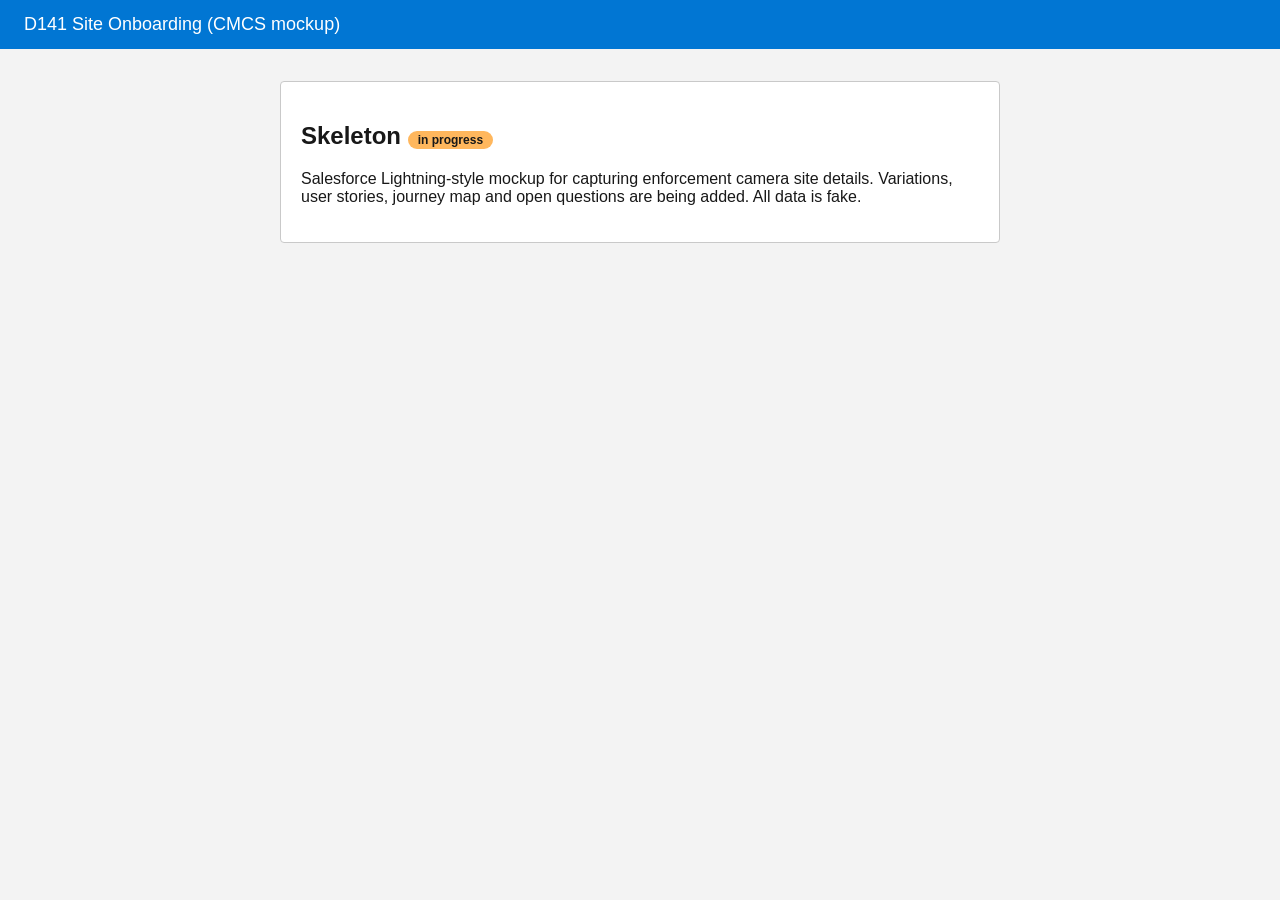
==== index.html @ df69e1cf "Skeleton: placeholder hub page and shared scaffolding Co-Authored-By: Claude Sonnet 5.5 <noreply@ant" ====
<!doctype html><html lang="en"><head><meta charset="utf-8"><meta name="viewport" content="width=device-width,initial-scale=1"><title>D141 Site Onboarding Mockup</title>
<style>body{font-family:"Salesforce Sans",Arial,sans-serif;background:#f3f3f3;color:#181818;margin:0}header{background:#0176d3;color:#fff;padding:14px 24px;font-size:18px}main{max-width:720px;margin:32px auto;padding:0 16px}.card{background:#fff;border:1px solid #c9c9c9;border-radius:.25rem;padding:20px}.badge{background:#ffb75d;border-radius:10px;padding:2px 10px;font-size:12px}</style></head>
<body><header>D141 Site Onboarding (CMCS mockup)</header><main><div class="card"><h2>Skeleton <span class="badge">in progress</span></h2><p>Salesforce Lightning-style mockup for capturing enforcement camera site details. Variations, user stories, journey map and open questions are being added. All data is fake.</p></div></main></body></html>
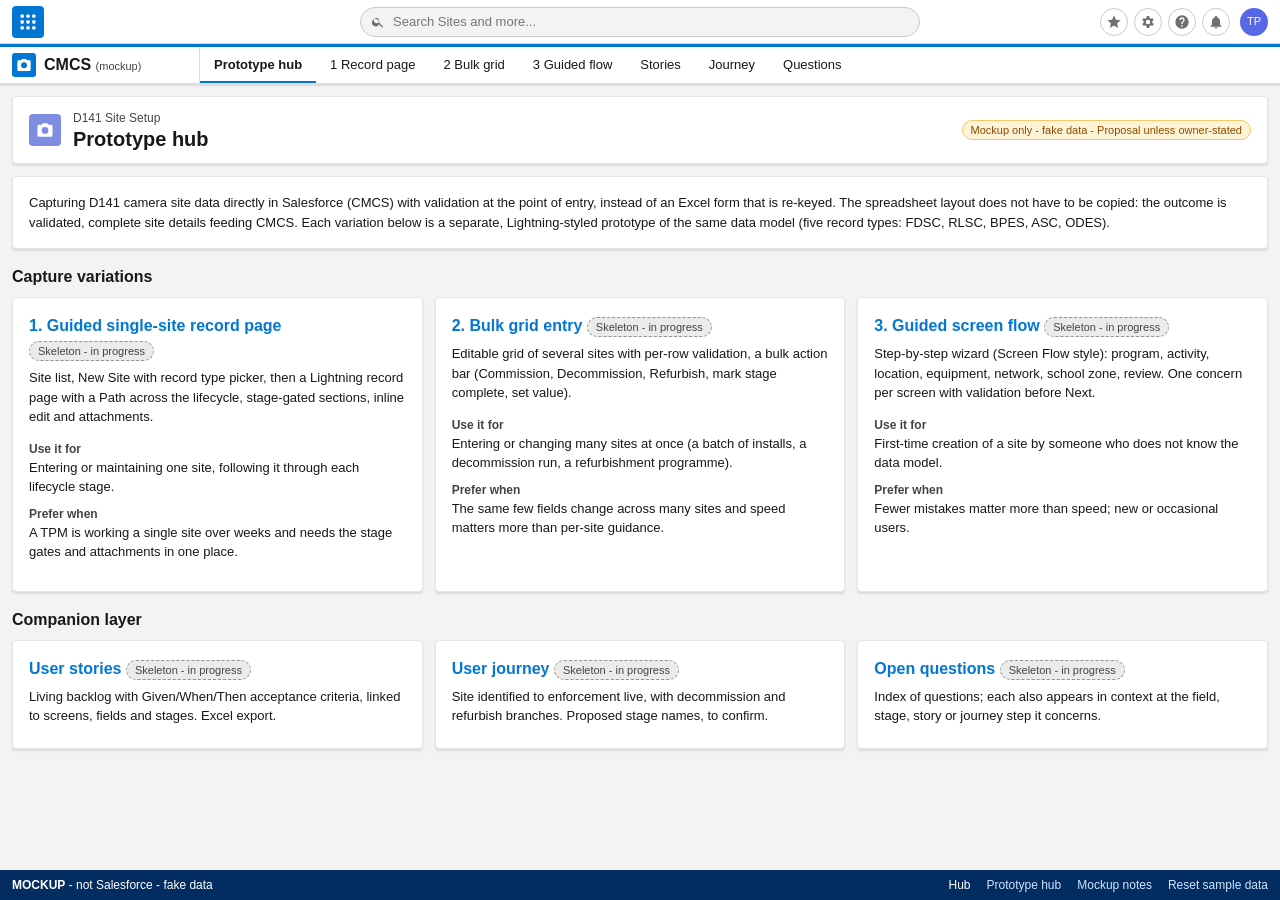
==== commit db3e1351: "Add prototype hub skeleton, shared Lightning styles/data/validation core, placeholder pages Co-Autho" ====
--- a/index.html
+++ b/index.html
@@ -1,3 +1,37 @@
-<!doctype html><html lang="en"><head><meta charset="utf-8"><meta name="viewport" content="width=device-width,initial-scale=1"><title>D141 Site Onboarding Mockup</title>
-<style>body{font-family:"Salesforce Sans",Arial,sans-serif;background:#f3f3f3;color:#181818;margin:0}header{background:#0176d3;color:#fff;padding:14px 24px;font-size:18px}main{max-width:720px;margin:32px auto;padding:0 16px}.card{background:#fff;border:1px solid #c9c9c9;border-radius:.25rem;padding:20px}.badge{background:#ffb75d;border-radius:10px;padding:2px 10px;font-size:12px}</style></head>
-<body><header>D141 Site Onboarding (CMCS mockup)</header><main><div class="card"><h2>Skeleton <span class="badge">in progress</span></h2><p>Salesforce Lightning-style mockup for capturing enforcement camera site details. Variations, user stories, journey map and open questions are being added. All data is fake.</p></div></main></body></html>
+<!doctype html>
+<html lang="en-AU"><head><meta charset="utf-8"><meta name="viewport" content="width=device-width,initial-scale=1">
+<title>D141 Site Setup - Prototype Hub</title>
+<link rel="stylesheet" href="shared/sf.css">
+</head><body>
+<div id="top"></div>
+<main class="page">
+  <div class="pagehead"><span class="objicon" id="hubicon"></span><div style="flex:1"><div class="sub">D141 Site Setup</div><h1>Prototype hub</h1></div><span class="badge badge--proposal">Mockup only - fake data - Proposal unless owner-stated</span></div>
+  <div class="card"><div class="card__body">
+    <p>Capturing D141 camera site data directly in Salesforce (CMCS) with validation at the point of entry, instead of an Excel form that is re-keyed. The spreadsheet layout does not have to be copied: the outcome is validated, complete site details feeding CMCS. Each variation below is a separate, Lightning-styled prototype of the same data model (five record types: FDSC, RLSC, BPES, ASC, ODES).</p>
+  </div></div>
+  <h2 style="margin:16px 0 8px;font-size:16px">Capture variations</h2>
+  <div class="tiles">
+    <a class="tile" href="v1-record-page/index.html"><h3>1. Guided single-site record page <span class="badge badge--skel">Skeleton - in progress</span></h3>
+      <p>Site list, New Site with record type picker, then a Lightning record page with a Path across the lifecycle, stage-gated sections, inline edit and attachments.</p>
+      <dl><dt>Use it for</dt><dd>Entering or maintaining one site, following it through each lifecycle stage.</dd><dt>Prefer when</dt><dd>A TPM is working a single site over weeks and needs the stage gates and attachments in one place.</dd></dl></a>
+    <a class="tile" href="v2-bulk-grid/index.html"><h3>2. Bulk grid entry <span class="badge badge--skel">Skeleton - in progress</span></h3>
+      <p>Editable grid of several sites with per-row validation, a bulk action bar (Commission, Decommission, Refurbish, mark stage complete, set value).</p>
+      <dl><dt>Use it for</dt><dd>Entering or changing many sites at once (a batch of installs, a decommission run, a refurbishment programme).</dd><dt>Prefer when</dt><dd>The same few fields change across many sites and speed matters more than per-site guidance.</dd></dl></a>
+    <a class="tile" href="v3-guided-flow/index.html"><h3>3. Guided screen flow <span class="badge badge--skel">Skeleton - in progress</span></h3>
+      <p>Step-by-step wizard (Screen Flow style): program, activity, location, equipment, network, school zone, review. One concern per screen with validation before Next.</p>
+      <dl><dt>Use it for</dt><dd>First-time creation of a site by someone who does not know the data model.</dd><dt>Prefer when</dt><dd>Fewer mistakes matter more than speed; new or occasional users.</dd></dl></a>
+  </div>
+  <h2 style="margin:16px 0 8px;font-size:16px">Companion layer</h2>
+  <div class="tiles">
+    <a class="tile" href="backlog/index.html"><h3>User stories <span class="badge badge--skel">Skeleton - in progress</span></h3><p>Living backlog with Given/When/Then acceptance criteria, linked to screens, fields and stages. Excel export.</p></a>
+    <a class="tile" href="journey/index.html"><h3>User journey <span class="badge badge--skel">Skeleton - in progress</span></h3><p>Site identified to enforcement live, with decommission and refurbish branches. Proposed stage names, to confirm.</p></a>
+    <a class="tile" href="questions/index.html"><h3>Open questions <span class="badge badge--skel">Skeleton - in progress</span></h3><p>Index of questions; each also appears in context at the field, stage, story or journey step it concerns.</p></a>
+  </div>
+</main>
+<script src="shared/data.js"></script><script src="shared/core.js"></script>
+<script>
+document.getElementById('top').innerHTML = Core.chrome({active:'hub',tabs:[{id:'hub',label:'Prototype hub',href:'index.html'},{id:'v1',label:'1 Record page',href:'v1-record-page/index.html'},{id:'v2',label:'2 Bulk grid',href:'v2-bulk-grid/index.html'},{id:'v3',label:'3 Guided flow',href:'v3-guided-flow/index.html'},{id:'st',label:'Stories',href:'backlog/index.html'},{id:'jr',label:'Journey',href:'journey/index.html'},{id:'q',label:'Questions',href:'questions/index.html'}]});
+document.getElementById('hubicon').innerHTML = Core.icon('camera','',18);
+Core.footer({variation:'Hub',hub:'index.html',note:'Hub of prototype variations. All are proposals.'});
+</script>
+</body></html>
--- a/shared/sf.css
+++ b/shared/sf.css
@@ -0,0 +1,126 @@
+/* Hand-written Lightning (SLDS-like) styles. Self-contained, no external assets. */
+:root{--brand:#0176d3;--brand-dark:#014486;--brand-mid:#0b5cab;--text:#181818;--weak:#444444;--border:#c9c9c9;--bg:#f3f3f3;--card:#fff;--err:#ba0517;--ok:#2e844a;--warn:#8c4b02;--warn-bg:#fff3d6;--amber:#dd7a01;--sel:#e5f0fb;--shadow:0 2px 2px rgba(0,0,0,.1);}
+*{box-sizing:border-box}
+html,body{margin:0}
+body{font-family:"Salesforce Sans",-apple-system,"Segoe UI",Arial,"Helvetica Neue",sans-serif;font-size:13px;line-height:1.5;color:var(--text);background:var(--bg);padding-bottom:34px}
+a{color:var(--brand);text-decoration:none}a:hover{text-decoration:underline}
+h1,h2,h3,h4,p,ul{margin:0;padding:0}ul{list-style:none}
+.ic{flex:none;vertical-align:middle}
+.sr{position:absolute;width:1px;height:1px;overflow:hidden;clip:rect(0 0 0 0)}
+button{font:inherit;color:inherit;cursor:pointer}
+/* global header */
+.gh{height:44px;background:#fff;border-bottom:1px solid #dddbda;display:flex;align-items:center;padding:0 12px;gap:12px}
+.gh__left{width:200px}
+.gh__launcher{width:32px;height:32px;border:0;border-radius:4px;background:var(--brand);color:#fff;display:flex;align-items:center;justify-content:center}
+.gh__search{flex:1;display:flex;justify-content:center}
+.search{position:relative;width:min(100%,560px)}
+.search input{width:100%;height:30px;border:1px solid var(--border);border-radius:15px;background:#f3f3f3;padding:0 12px 0 32px;font:inherit}
+.search__ic{position:absolute;left:11px;top:8px;color:#706e6b}
+.gh__right{display:flex;align-items:center;gap:6px;width:200px;justify-content:flex-end}
+.gh__btn{width:28px;height:28px;border:1px solid var(--border);border-radius:50%;background:#fff;color:#706e6b;display:flex;align-items:center;justify-content:center}
+.avatar{width:28px;height:28px;border-radius:50%;background:#5867e8;color:#fff;font-size:11px;display:flex;align-items:center;justify-content:center;margin-left:4px}
+/* nav */
+.nav{background:#fff;border-bottom:1px solid #dddbda;border-top:3px solid var(--brand);display:flex;align-items:stretch;height:40px;box-shadow:var(--shadow)}
+.nav__app{display:flex;align-items:center;gap:8px;padding:0 12px 0 12px;border-right:1px solid #dddbda;min-width:200px}
+.nav__appicon{width:24px;height:24px;border-radius:3px;background:var(--brand);color:#fff;display:flex;align-items:center;justify-content:center}
+.nav__appname{font-size:16px;font-weight:700}.nav__appname small{font-size:11px;font-weight:400;color:var(--weak)}
+.nav__list{display:flex;overflow-x:auto}
+.nav__item a{display:flex;align-items:center;height:100%;padding:0 14px;color:var(--text);position:relative;white-space:nowrap}
+.nav__item a:hover{background:#f3f3f3;text-decoration:none}
+.nav__item.is-active a{font-weight:700}
+.nav__item.is-active a:after{content:"";position:absolute;left:0;right:0;bottom:-1px;height:3px;background:var(--brand)}
+/* mock bar */
+.mockbar{position:fixed;left:0;right:0;bottom:0;height:30px;background:#032d60;color:#fff;display:flex;align-items:center;gap:16px;padding:0 12px;font-size:12px;z-index:60}
+.mockbar a{color:#cfe5ff}.mockbar__sp{flex:1}
+/* buttons */
+.btn{height:32px;padding:0 16px;border:1px solid var(--border);border-radius:4px;background:#fff;color:var(--brand);font-weight:400;display:inline-flex;align-items:center;gap:6px;line-height:1;white-space:nowrap}
+.btn:hover{background:#f3f3f3;text-decoration:none}
+.btn--brand{background:var(--brand);border-color:var(--brand);color:#fff}.btn--brand:hover{background:var(--brand-dark);border-color:var(--brand-dark)}
+.btn--success{background:var(--ok);border-color:var(--ok);color:#fff}.btn--success:hover{background:#1f6b38}
+.btn--destr{color:var(--err)}
+.btn--sm{height:24px;padding:0 10px;font-size:12px}
+.btn[disabled]{opacity:.5;cursor:not-allowed}
+.btn-group{display:inline-flex}.btn-group .btn{border-radius:0;margin-left:-1px}.btn-group .btn:first-child{border-radius:4px 0 0 4px;margin:0}.btn-group .btn:last-child{border-radius:0 4px 4px 0}
+.link-btn{background:none;border:0;padding:0;color:var(--brand)}.link-btn:hover{text-decoration:underline}
+/* badges */
+.badge{display:inline-block;padding:0 8px;border-radius:12px;font-size:11px;line-height:18px;font-weight:400;background:#ecebea;color:var(--weak);white-space:nowrap}
+.badge--proposal{background:var(--warn-bg);color:var(--warn);border:1px solid #f2c86b}
+.badge--owner{background:#e3f3e8;color:#0b5a2b;border:1px solid #a6dbb7}
+.badge--open{background:#fde8e8;color:#8e030f;border:1px solid #f1a7ac}
+.badge--skel{background:#ecebea;color:#444;border:1px dashed #939393}
+.badge--ok{background:#e3f3e8;color:#0b5a2b}.badge--cur{background:var(--sel);color:var(--brand-dark)}
+/* cards */
+.card{background:var(--card);border:1px solid #e5e5e5;border-radius:.25rem;box-shadow:var(--shadow);margin-bottom:12px}
+.card__head{display:flex;align-items:center;gap:8px;padding:12px 16px;border-bottom:1px solid #e5e5e5}
+.card__head h2{font-size:14px;font-weight:700;flex:1}
+.card__body{padding:16px}
+.page{padding:12px;max-width:1500px;margin:0 auto}
+/* modal */
+#modal-root .backdrop{position:fixed;inset:0;background:rgba(8,7,7,.6);z-index:90}
+.modal{position:fixed;z-index:100;left:50%;top:50%;transform:translate(-50%,-50%);width:min(640px,94vw);max-height:90vh;display:flex;flex-direction:column;background:#fff;border-radius:.25rem;box-shadow:0 2px 3px rgba(0,0,0,.16)}
+.modal.lg{width:min(880px,94vw)}
+.modal__head{padding:20px 16px 12px;text-align:center;border-bottom:1px solid #e5e5e5;position:relative}
+.modal__head h2{font-size:20px;font-weight:400}
+.modal__close{position:absolute;right:8px;top:8px;width:28px;height:28px;border:0;background:none;color:#706e6b;border-radius:4px}.modal__close:hover{background:#f3f3f3}
+.modal__body{padding:16px;overflow:auto}
+.modal__foot{padding:12px 16px;background:#f3f3f3;border-top:1px solid #e5e5e5;display:flex;justify-content:flex-end;gap:8px;border-radius:0 0 .25rem .25rem}
+/* toast */
+.toast-host{position:fixed;top:56px;left:50%;transform:translateX(-50%);z-index:200;display:flex;flex-direction:column;gap:8px;width:min(560px,94vw)}
+.toast{display:flex;gap:12px;align-items:flex-start;padding:12px 16px;border-radius:4px;color:#fff;box-shadow:0 2px 3px rgba(0,0,0,.3)}
+.toast--success{background:var(--ok)}.toast--error{background:var(--err)}.toast--warning{background:#fe9339;color:#181818}.toast--info{background:#706e6b}
+.toast__body{flex:1;font-size:14px}.toast__close{background:none;border:0;color:inherit}
+/* forms */
+.fe{position:relative;padding:4px 0;min-height:52px}
+.fe__label{display:block;font-size:12px;color:var(--weak);line-height:1.5;padding-bottom:2px}
+.fe__ctrl{display:flex;align-items:flex-start;border-bottom:1px solid #e5e5e5;min-height:24px;padding-bottom:2px}
+.fe__static{flex:1;min-height:22px;word-break:break-word}
+.fe__static.is-missing{color:#9b3b46;font-style:italic;font-size:12px}
+.pencil{border:0;background:none;color:#706e6b;width:24px;height:24px;border-radius:4px;opacity:.0;padding:0}
+.fe:hover .pencil,.pencil:focus{opacity:1}.pencil:hover{background:#f3f3f3;color:var(--brand)}
+.fe--edit{border:0}
+.input,.select,.fe input[type=text],.fe input[type=date],.fe input[type=time],.fe select,.fe textarea{width:100%;height:32px;border:1px solid var(--border);border-radius:4px;background:#fff;padding:0 12px;font:inherit;color:var(--text)}
+.fe input:focus,.fe select:focus,.input:focus,.select:focus,.search input:focus{outline:0;border-color:var(--brand);box-shadow:0 0 3px #0176d3}
+.fe input:disabled,.fe select:disabled{background:#ecebea;color:#706e6b;cursor:not-allowed}
+.fe .req,.req{color:var(--err);margin-right:2px;text-decoration:none;border:0;cursor:help}
+.fe--edit .fe__label{color:var(--weak)}
+.fe.has-error input,.fe.has-error select,.input.has-error,.select.has-error{border-color:var(--err);box-shadow:0 0 0 1px var(--err) inset}
+.fe__help{display:none;font-size:12px;margin-top:2px}
+.fe.has-error .fe__help{display:block;color:var(--err)}
+.fe.has-warn:not(.has-error) .fe__help{display:block;color:var(--warn)}
+.fe.has-warn:not(.has-error) input{border-color:var(--amber)}
+.fe.flash{animation:flash 2.4s ease-out}
+@keyframes flash{0%,60%{background:#fff3b8;box-shadow:0 0 0 6px #fff3b8}100%{background:transparent;box-shadow:none}}
+.grid2{display:grid;grid-template-columns:1fr 1fr;column-gap:32px}
+@media(max-width:900px){.grid2{grid-template-columns:1fr}}
+/* error summary */
+.errsum{display:flex;gap:12px;background:#fff;border:2px solid var(--err);border-radius:4px;padding:12px 16px;margin-bottom:12px;color:var(--err)}
+.errsum h3{font-size:14px;margin-bottom:4px}.errsum ul{list-style:disc;padding-left:18px}.errsum a{color:var(--err);text-decoration:underline}
+/* proposal markers */
+.pdot{display:inline-block;width:8px;height:8px;border-radius:50%;background:var(--amber);margin-left:5px;vertical-align:middle}
+.hide-prop .pdot{display:none}
+/* question badge */
+.qb{display:inline-flex;align-items:center;justify-content:center;width:16px;height:16px;border-radius:50%;background:#0176d3;color:#fff;font-size:11px;font-weight:700;border:0;padding:0;margin-left:6px;cursor:pointer;vertical-align:middle;line-height:1}
+.qb.is-ans{background:var(--ok)}
+.qb:hover{background:var(--brand-dark)}
+/* drawer */
+.drawer{position:fixed;right:0;top:0;bottom:30px;width:min(440px,100vw);background:#fff;z-index:80;box-shadow:-2px 0 6px rgba(0,0,0,.25);display:flex;flex-direction:column}
+.drawer>header{padding:14px 16px;border-bottom:1px solid #e5e5e5;position:relative}.drawer>header h2{font-size:16px}
+.drawer__body{padding:12px 16px;overflow:auto}.drawer__body h3{margin:14px 0 6px;font-size:13px}.drawer__body ul{list-style:disc;padding-left:18px}.drawer__body li{margin-bottom:4px}
+/* popover (question) */
+.popover{position:absolute;z-index:120;width:340px;background:#fff;border:1px solid #c9c9c9;border-radius:4px;box-shadow:0 2px 6px rgba(0,0,0,.3);font-size:12px}
+.popover header{background:#f3f3f3;padding:8px 12px;font-weight:700;border-bottom:1px solid #e5e5e5;display:flex;gap:6px;align-items:center}
+.popover .pb{padding:10px 12px}.popover dt{font-weight:700;color:var(--weak);margin-top:6px}.popover dd{margin:0}
+.chips{display:flex;flex-wrap:wrap;gap:4px;margin-top:4px}.chip{display:inline-block;border:1px solid #c9c9c9;border-radius:12px;padding:0 8px;background:#fff;font-size:11px;line-height:18px}
+/* tables */
+.tbl{width:100%;border-collapse:collapse}
+.tbl th{background:#f3f3f3;font-size:12px;font-weight:700;color:var(--weak);text-align:left;padding:6px 8px;border-top:1px solid #e5e5e5;border-bottom:1px solid #e5e5e5;white-space:nowrap}
+.tbl td{padding:6px 8px;border-bottom:1px solid #e5e5e5;vertical-align:top}
+.tbl tbody tr:hover td{background:#f3f9ff}
+/* hub tiles */
+.tiles{display:grid;grid-template-columns:repeat(auto-fit,minmax(300px,1fr));gap:12px}
+.tile{display:block;background:#fff;border:1px solid #e5e5e5;border-radius:.25rem;box-shadow:var(--shadow);padding:16px;color:var(--text)}
+.tile:hover{border-color:var(--brand);text-decoration:none}
+.tile h3{font-size:16px;color:var(--brand);margin-bottom:4px}.tile p{margin:6px 0}.tile dt{font-weight:700;font-size:12px;color:var(--weak);margin-top:8px}.tile dd{margin:0}
+.pagehead{display:flex;align-items:center;gap:12px;padding:12px 16px;background:#fff;border:1px solid #e5e5e5;border-radius:.25rem;box-shadow:var(--shadow);margin-bottom:12px}
+.objicon{width:32px;height:32px;border-radius:4px;display:flex;align-items:center;justify-content:center;color:#fff;background:#7f8de1;flex:none}
+.pagehead .sub{font-size:12px;color:var(--weak)}.pagehead h1{font-size:20px;line-height:1.2}
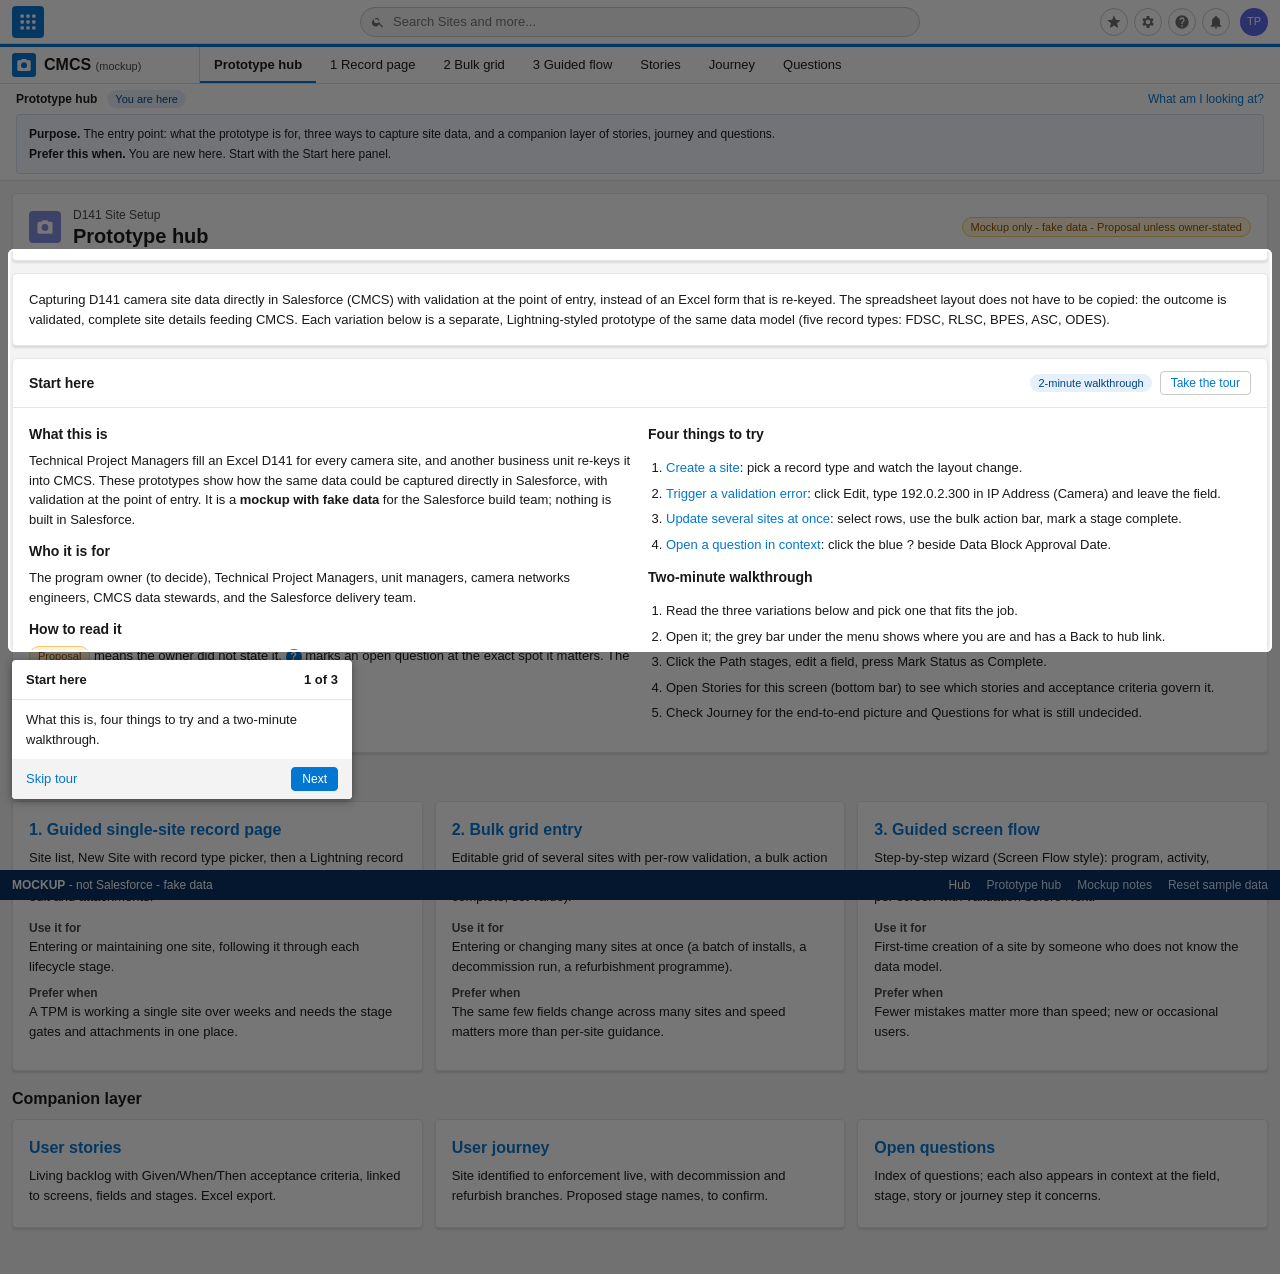
==== commit 7f16c981: "Hub Start here panel, help drawer with glossary and legend, You-are-here bar, guided tour, README Co" ====
--- a/index.html
+++ b/index.html
@@ -9,29 +9,47 @@
   <div class="card"><div class="card__body">
     <p>Capturing D141 camera site data directly in Salesforce (CMCS) with validation at the point of entry, instead of an Excel form that is re-keyed. The spreadsheet layout does not have to be copied: the outcome is validated, complete site details feeding CMCS. Each variation below is a separate, Lightning-styled prototype of the same data model (five record types: FDSC, RLSC, BPES, ASC, ODES).</p>
   </div></div>
-  <h2 style="margin:16px 0 8px;font-size:16px">Capture variations</h2>
-  <div class="tiles">
-    <a class="tile" href="v1-record-page/index.html"><h3>1. Guided single-site record page <span class="badge badge--skel">Skeleton - in progress</span></h3>
+  <div class="card" id="starthere"><div class="card__head"><h2>Start here</h2><span class="badge badge--cur">2-minute walkthrough</span><button class="btn btn--sm" id="tourBtn">Take the tour</button></div><div class="card__body start">
+    <div><h3 style="font-size:14px;margin-bottom:6px">What this is</h3><p>Technical Project Managers fill an Excel D141 for every camera site, and another business unit re-keys it into CMCS. These prototypes show how the same data could be captured directly in Salesforce, with validation at the point of entry. It is a <strong>mockup with fake data</strong> for the Salesforce build team; nothing is built in Salesforce.</p>
+      <h3 style="font-size:14px;margin:12px 0 6px">Who it is for</h3><p>The program owner (to decide), Technical Project Managers, unit managers, camera networks engineers, CMCS data stewards, and the Salesforce delivery team.</p>
+      <h3 style="font-size:14px;margin:12px 0 6px">How to read it</h3><p><span class="badge badge--proposal">Proposal</span> means the owner did not state it. <span class="qb" style="margin:0">?</span> marks an open question at the exact spot it matters. The Help button (top right) has a map, legend and glossary.</p></div>
+    <div><h3 style="font-size:14px;margin-bottom:6px">Four things to try</h3><ol>
+      <li><a href="v1-record-page/index.html#/sites?new=1">Create a site</a>: pick a record type and watch the layout change.</li>
+      <li><a href="v1-record-page/index.html#/site/s1?stage=d128&field=ipCam">Trigger a validation error</a>: click Edit, type 192.0.2.300 in IP Address (Camera) and leave the field.</li>
+      <li><a href="v2-bulk-grid/index.html?stage=d128">Update several sites at once</a>: select rows, use the bulk action bar, mark a stage complete.</li>
+      <li><a href="v1-record-page/index.html#/site/s1?stage=dba&field=dDBA&q=Q-003">Open a question in context</a>: click the blue ? beside Data Block Approval Date.</li></ol>
+      <h3 style="font-size:14px;margin:12px 0 6px">Two-minute walkthrough</h3><ol>
+      <li>Read the three variations below and pick one that fits the job.</li>
+      <li>Open it; the grey bar under the menu shows where you are and has a Back to hub link.</li>
+      <li>Click the Path stages, edit a field, press Mark Status as Complete.</li>
+      <li>Open Stories for this screen (bottom bar) to see which stories and acceptance criteria govern it.</li>
+      <li>Check Journey for the end-to-end picture and Questions for what is still undecided.</li></ol></div></div></div>
+  <h2 style="margin:16px 0 8px;font-size:16px" id="variations">Capture variations</h2>
+  <div class="tiles" id="vtiles">
+    <a class="tile" href="v1-record-page/index.html"><h3>1. Guided single-site record page</h3>
       <p>Site list, New Site with record type picker, then a Lightning record page with a Path across the lifecycle, stage-gated sections, inline edit and attachments.</p>
       <dl><dt>Use it for</dt><dd>Entering or maintaining one site, following it through each lifecycle stage.</dd><dt>Prefer when</dt><dd>A TPM is working a single site over weeks and needs the stage gates and attachments in one place.</dd></dl></a>
-    <a class="tile" href="v2-bulk-grid/index.html"><h3>2. Bulk grid entry <span class="badge badge--skel">Skeleton - in progress</span></h3>
+    <a class="tile" href="v2-bulk-grid/index.html"><h3>2. Bulk grid entry</h3>
       <p>Editable grid of several sites with per-row validation, a bulk action bar (Commission, Decommission, Refurbish, mark stage complete, set value).</p>
       <dl><dt>Use it for</dt><dd>Entering or changing many sites at once (a batch of installs, a decommission run, a refurbishment programme).</dd><dt>Prefer when</dt><dd>The same few fields change across many sites and speed matters more than per-site guidance.</dd></dl></a>
-    <a class="tile" href="v3-guided-flow/index.html"><h3>3. Guided screen flow <span class="badge badge--skel">Skeleton - in progress</span></h3>
+    <a class="tile" href="v3-guided-flow/index.html"><h3>3. Guided screen flow</h3>
       <p>Step-by-step wizard (Screen Flow style): program, activity, location, equipment, network, school zone, review. One concern per screen with validation before Next.</p>
       <dl><dt>Use it for</dt><dd>First-time creation of a site by someone who does not know the data model.</dd><dt>Prefer when</dt><dd>Fewer mistakes matter more than speed; new or occasional users.</dd></dl></a>
   </div>
   <h2 style="margin:16px 0 8px;font-size:16px">Companion layer</h2>
   <div class="tiles">
-    <a class="tile" href="backlog/index.html"><h3>User stories <span class="badge badge--skel">Skeleton - in progress</span></h3><p>Living backlog with Given/When/Then acceptance criteria, linked to screens, fields and stages. Excel export.</p></a>
-    <a class="tile" href="journey/index.html"><h3>User journey <span class="badge badge--skel">Skeleton - in progress</span></h3><p>Site identified to enforcement live, with decommission and refurbish branches. Proposed stage names, to confirm.</p></a>
-    <a class="tile" href="questions/index.html"><h3>Open questions <span class="badge badge--skel">Skeleton - in progress</span></h3><p>Index of questions; each also appears in context at the field, stage, story or journey step it concerns.</p></a>
+    <a class="tile" href="backlog/index.html"><h3>User stories</h3><p>Living backlog with Given/When/Then acceptance criteria, linked to screens, fields and stages. Excel export.</p></a>
+    <a class="tile" href="journey/index.html"><h3>User journey</h3><p>Site identified to enforcement live, with decommission and refurbish branches. Proposed stage names, to confirm.</p></a>
+    <a class="tile" href="questions/index.html"><h3>Open questions</h3><p>Index of questions; each also appears in context at the field, stage, story or journey step it concerns.</p></a>
   </div>
 </main>
 <script src="shared/data.js"></script><script src="shared/core.js"></script>
 <script>
 document.getElementById('top').innerHTML = Core.chrome({active:'hub',tabs:[{id:'hub',label:'Prototype hub',href:'index.html'},{id:'v1',label:'1 Record page',href:'v1-record-page/index.html'},{id:'v2',label:'2 Bulk grid',href:'v2-bulk-grid/index.html'},{id:'v3',label:'3 Guided flow',href:'v3-guided-flow/index.html'},{id:'st',label:'Stories',href:'backlog/index.html'},{id:'jr',label:'Journey',href:'journey/index.html'},{id:'q',label:'Questions',href:'questions/index.html'}]});
 document.getElementById('hubicon').innerHTML = Core.icon('camera','',18);
-Core.footer({variation:'Hub',hub:'index.html',note:'Hub of prototype variations. All are proposals.'});
+Core.footer({variation:'Hub',id:'hub',hub:'index.html',note:'Hub of prototype variations. All are proposals.',tourAuto:true,
+  here:{crumbs:[['Prototype hub']],what:'The entry point: what the prototype is for, three ways to capture site data, and a companion layer of stories, journey and questions.',prefer:'You are new here. Start with the Start here panel.'},
+  tour:[{sel:'#starthere',title:'Start here',text:'What this is, four things to try and a two-minute walkthrough.'},{sel:'#vtiles',title:'Three variations',text:'Each tile says what it is for and when to prefer it. Open one.'},{sel:'#helpBtn',title:'Help any time',text:'The Help button on every page opens a map, a legend for the badges and a glossary.'}]});
+document.getElementById('tourBtn').onclick=()=>Core.startTour(true);
 </script>
 </body></html>
--- a/shared/sf.css
+++ b/shared/sf.css
@@ -124,3 +124,15 @@
 .pagehead{display:flex;align-items:center;gap:12px;padding:12px 16px;background:#fff;border:1px solid #e5e5e5;border-radius:.25rem;box-shadow:var(--shadow);margin-bottom:12px}
 .objicon{width:32px;height:32px;border-radius:4px;display:flex;align-items:center;justify-content:center;color:#fff;background:#7f8de1;flex:none}
 .pagehead .sub{font-size:12px;color:var(--weak)}.pagehead h1{font-size:20px;line-height:1.2}
+
+.here{background:#fff;border-bottom:1px solid #e5e5e5;padding:6px 16px;font-size:12px}
+.here__row{display:flex;align-items:center;gap:10px;flex-wrap:wrap}
+.here__cur{font-weight:700}.here__sep{color:#706e6b}.here__back{display:inline-flex;align-items:center;gap:4px}
+.here__what{margin-top:6px;padding:8px 12px;background:#f3f9ff;border:1px solid #cfe1f5;border-radius:4px}.here__what p{margin:2px 0}
+.tour{position:fixed;inset:0;z-index:150}
+.tour-spot{position:fixed;z-index:151;border-radius:6px;box-shadow:0 0 0 9999px rgba(8,7,7,.55);border:2px solid #fff;pointer-events:none}
+.tour-pop{position:fixed;z-index:152;width:340px;background:#fff;border-radius:4px;box-shadow:0 2px 8px rgba(0,0,0,.4)}
+.tour-pop__h{padding:10px 14px;font-weight:700;border-bottom:1px solid #e5e5e5}.tour-pop__b{padding:10px 14px}.tour-pop__f{display:flex;gap:8px;align-items:center;padding:8px 14px;background:#f3f3f3;border-radius:0 0 4px 4px}
+.legend li{display:flex;gap:8px;align-items:center;list-style:none;margin-left:-18px}
+.start{display:grid;grid-template-columns:1fr 1fr;gap:16px}@media(max-width:900px){.start{grid-template-columns:1fr}}
+.start ol{padding-left:18px;list-style:decimal}.start li{margin-bottom:6px}
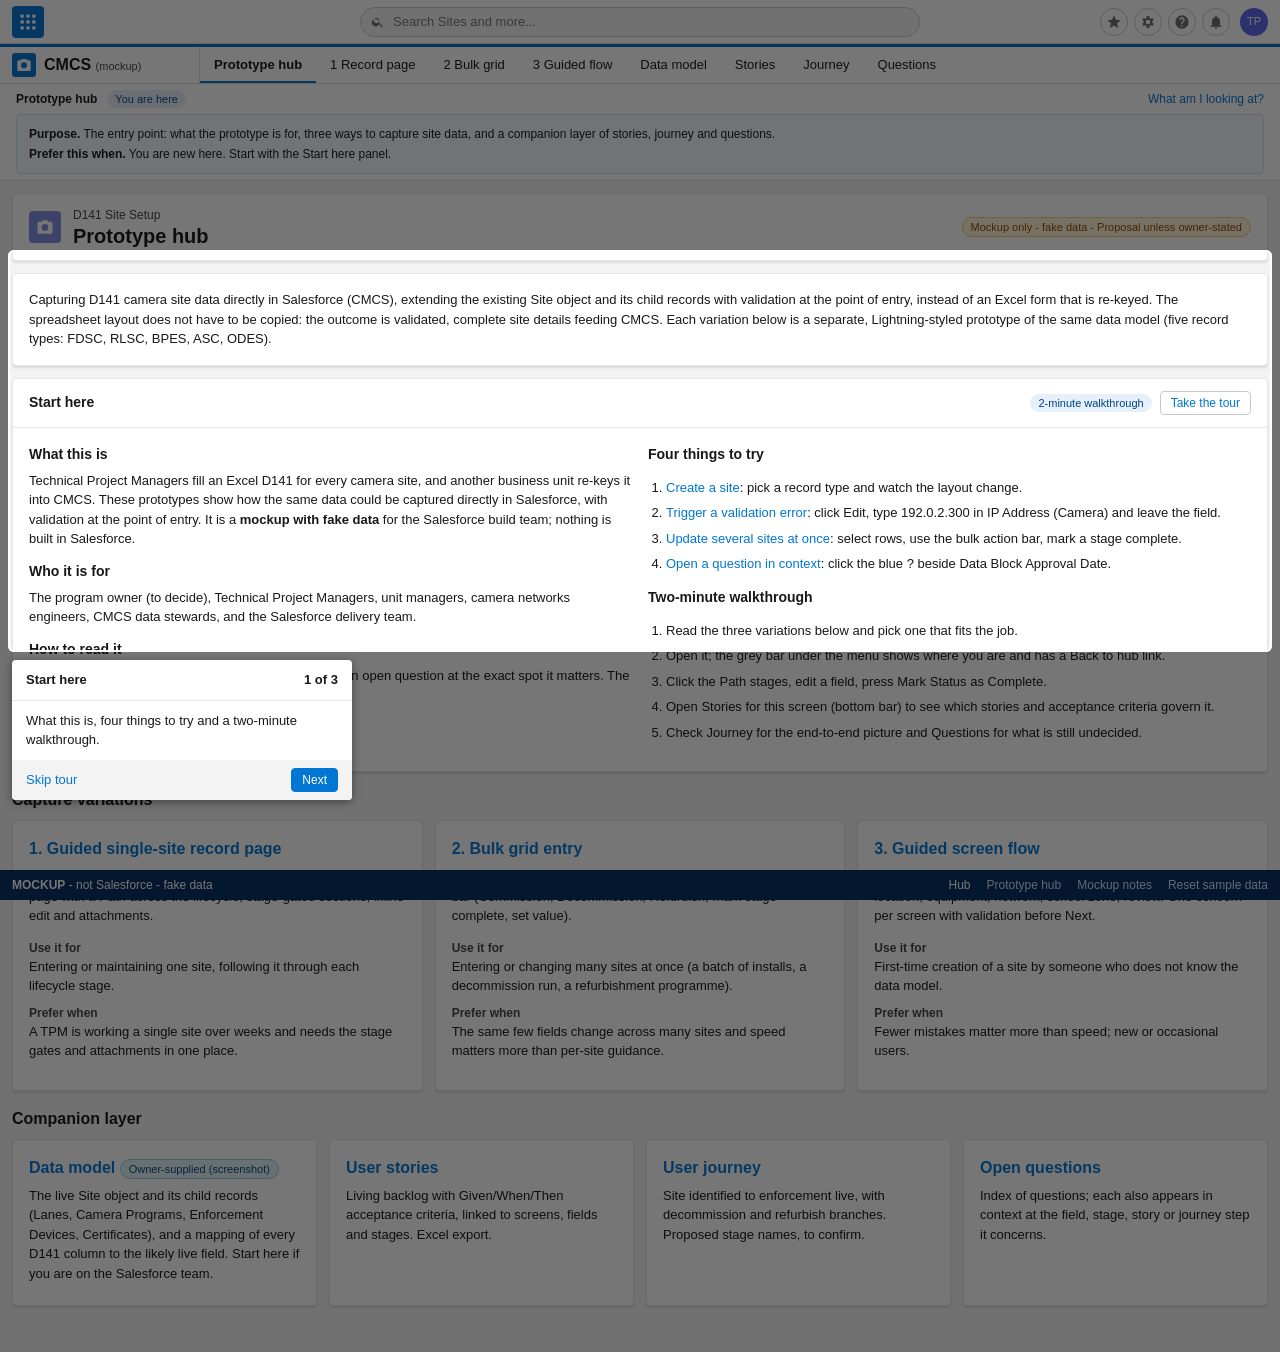
==== commit d3cf8175: "Align with live CMCS Site: list view and record page layout, child records (Lanes, Camera Program, D" ====
--- a/index.html
+++ b/index.html
@@ -7,7 +7,7 @@
 <main class="page">
   <div class="pagehead"><span class="objicon" id="hubicon"></span><div style="flex:1"><div class="sub">D141 Site Setup</div><h1>Prototype hub</h1></div><span class="badge badge--proposal">Mockup only - fake data - Proposal unless owner-stated</span></div>
   <div class="card"><div class="card__body">
-    <p>Capturing D141 camera site data directly in Salesforce (CMCS) with validation at the point of entry, instead of an Excel form that is re-keyed. The spreadsheet layout does not have to be copied: the outcome is validated, complete site details feeding CMCS. Each variation below is a separate, Lightning-styled prototype of the same data model (five record types: FDSC, RLSC, BPES, ASC, ODES).</p>
+    <p>Capturing D141 camera site data directly in Salesforce (CMCS), extending the existing Site object and its child records with validation at the point of entry, instead of an Excel form that is re-keyed. The spreadsheet layout does not have to be copied: the outcome is validated, complete site details feeding CMCS. Each variation below is a separate, Lightning-styled prototype of the same data model (five record types: FDSC, RLSC, BPES, ASC, ODES).</p>
   </div></div>
   <div class="card" id="starthere"><div class="card__head"><h2>Start here</h2><span class="badge badge--cur">2-minute walkthrough</span><button class="btn btn--sm" id="tourBtn">Take the tour</button></div><div class="card__body start">
     <div><h3 style="font-size:14px;margin-bottom:6px">What this is</h3><p>Technical Project Managers fill an Excel D141 for every camera site, and another business unit re-keys it into CMCS. These prototypes show how the same data could be captured directly in Salesforce, with validation at the point of entry. It is a <strong>mockup with fake data</strong> for the Salesforce build team; nothing is built in Salesforce.</p>
@@ -38,6 +38,7 @@
   </div>
   <h2 style="margin:16px 0 8px;font-size:16px">Companion layer</h2>
   <div class="tiles">
+    <a class="tile" href="model/index.html"><h3>Data model <span class="badge badge--screen">Owner-supplied (screenshot)</span></h3><p>The live Site object and its child records (Lanes, Camera Programs, Enforcement Devices, Certificates), and a mapping of every D141 column to the likely live field. Start here if you are on the Salesforce team.</p></a>
     <a class="tile" href="backlog/index.html"><h3>User stories</h3><p>Living backlog with Given/When/Then acceptance criteria, linked to screens, fields and stages. Excel export.</p></a>
     <a class="tile" href="journey/index.html"><h3>User journey</h3><p>Site identified to enforcement live, with decommission and refurbish branches. Proposed stage names, to confirm.</p></a>
     <a class="tile" href="questions/index.html"><h3>Open questions</h3><p>Index of questions; each also appears in context at the field, stage, story or journey step it concerns.</p></a>
@@ -45,7 +46,7 @@
 </main>
 <script src="shared/data.js"></script><script src="shared/core.js"></script>
 <script>
-document.getElementById('top').innerHTML = Core.chrome({active:'hub',tabs:[{id:'hub',label:'Prototype hub',href:'index.html'},{id:'v1',label:'1 Record page',href:'v1-record-page/index.html'},{id:'v2',label:'2 Bulk grid',href:'v2-bulk-grid/index.html'},{id:'v3',label:'3 Guided flow',href:'v3-guided-flow/index.html'},{id:'st',label:'Stories',href:'backlog/index.html'},{id:'jr',label:'Journey',href:'journey/index.html'},{id:'q',label:'Questions',href:'questions/index.html'}]});
+document.getElementById('top').innerHTML = Core.chrome({active:'hub',tabs:[{id:'hub',label:'Prototype hub',href:'index.html'},{id:'v1',label:'1 Record page',href:'v1-record-page/index.html'},{id:'v2',label:'2 Bulk grid',href:'v2-bulk-grid/index.html'},{id:'v3',label:'3 Guided flow',href:'v3-guided-flow/index.html'},{id:'model',label:'Data model',href:'model/index.html'},{id:'st',label:'Stories',href:'backlog/index.html'},{id:'jr',label:'Journey',href:'journey/index.html'},{id:'q',label:'Questions',href:'questions/index.html'}]});
 document.getElementById('hubicon').innerHTML = Core.icon('camera','',18);
 Core.footer({variation:'Hub',id:'hub',hub:'index.html',note:'Hub of prototype variations. All are proposals.',tourAuto:true,
   here:{crumbs:[['Prototype hub']],what:'The entry point: what the prototype is for, three ways to capture site data, and a companion layer of stories, journey and questions.',prefer:'You are new here. Start with the Start here panel.'},
--- a/shared/sf.css
+++ b/shared/sf.css
@@ -136,3 +136,8 @@
 .legend li{display:flex;gap:8px;align-items:center;list-style:none;margin-left:-18px}
 .start{display:grid;grid-template-columns:1fr 1fr;gap:16px}@media(max-width:900px){.start{grid-template-columns:1fr}}
 .start ol{padding-left:18px;list-style:decimal}.start li{margin-bottom:6px}
+@media(max-width:700px){.mockbar{overflow-x:auto;white-space:nowrap;gap:12px}.gh__left,.gh__right{width:auto}.nav__app{min-width:0}.lv-meta{flex-wrap:wrap}}
+.badge--screen{background:#e0f2f7;color:#014486;border:1px solid #8fd0e3}
+.edot{display:inline-block;width:8px;height:8px;border-radius:2px;background:#06a59a;margin-left:5px;vertical-align:middle}
+.hide-prop .edot{display:none}
+.objicon--site{background:#e3447a}
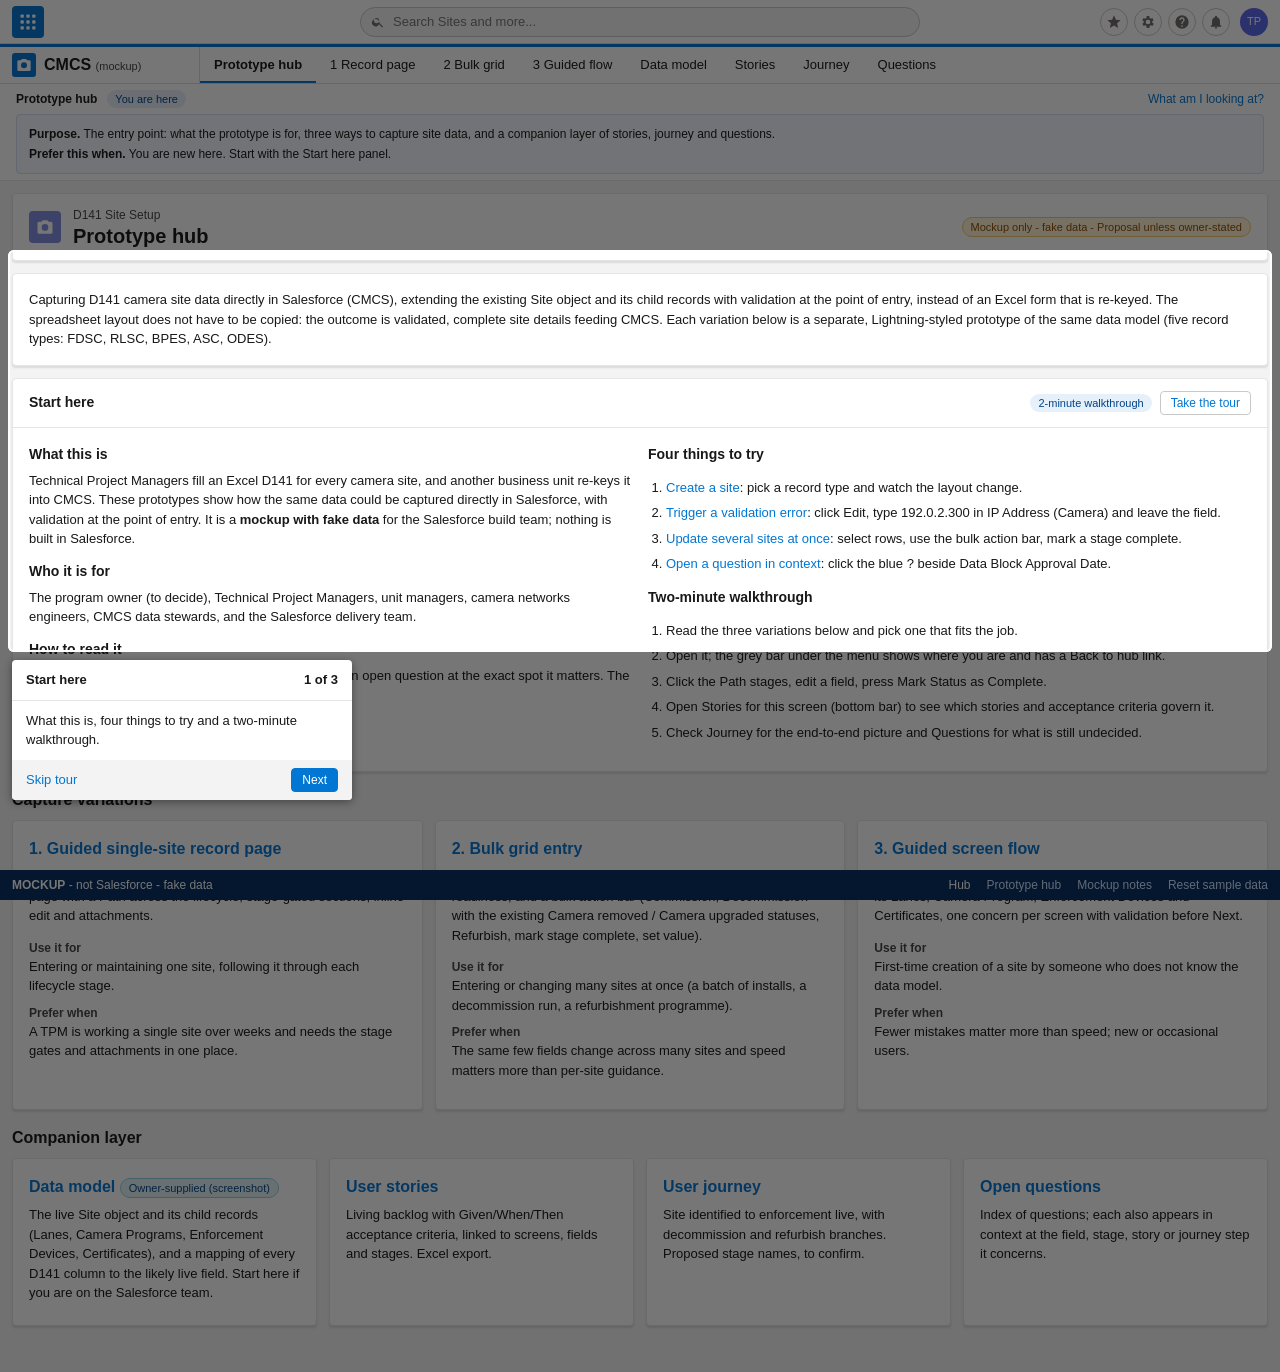
==== commit e4cf26a6: "Update README and hub text for live-CMCS alignment Co-Authored-By: Claude Sonnet 5.5 <noreply@anthro" ====
--- a/index.html
+++ b/index.html
@@ -30,10 +30,10 @@
       <p>Site list, New Site with record type picker, then a Lightning record page with a Path across the lifecycle, stage-gated sections, inline edit and attachments.</p>
       <dl><dt>Use it for</dt><dd>Entering or maintaining one site, following it through each lifecycle stage.</dd><dt>Prefer when</dt><dd>A TPM is working a single site over weeks and needs the stage gates and attachments in one place.</dd></dl></a>
     <a class="tile" href="v2-bulk-grid/index.html"><h3>2. Bulk grid entry</h3>
-      <p>Editable grid of several sites with per-row validation, a bulk action bar (Commission, Decommission, Refurbish, mark stage complete, set value).</p>
+      <p>Editable grid of Sites with per-row validation, child-record readiness, and a bulk action bar (Commission, Decommission with the existing Camera removed / Camera upgraded statuses, Refurbish, mark stage complete, set value).</p>
       <dl><dt>Use it for</dt><dd>Entering or changing many sites at once (a batch of installs, a decommission run, a refurbishment programme).</dd><dt>Prefer when</dt><dd>The same few fields change across many sites and speed matters more than per-site guidance.</dd></dl></a>
     <a class="tile" href="v3-guided-flow/index.html"><h3>3. Guided screen flow</h3>
-      <p>Step-by-step wizard (Screen Flow style): program, activity, location, equipment, network, school zone, review. One concern per screen with validation before Next.</p>
+      <p>Step-by-step wizard (Screen Flow style) that creates the Site and its Lanes, Camera Program, Enforcement Devices and Certificates, one concern per screen with validation before Next.</p>
       <dl><dt>Use it for</dt><dd>First-time creation of a site by someone who does not know the data model.</dd><dt>Prefer when</dt><dd>Fewer mistakes matter more than speed; new or occasional users.</dd></dl></a>
   </div>
   <h2 style="margin:16px 0 8px;font-size:16px">Companion layer</h2>
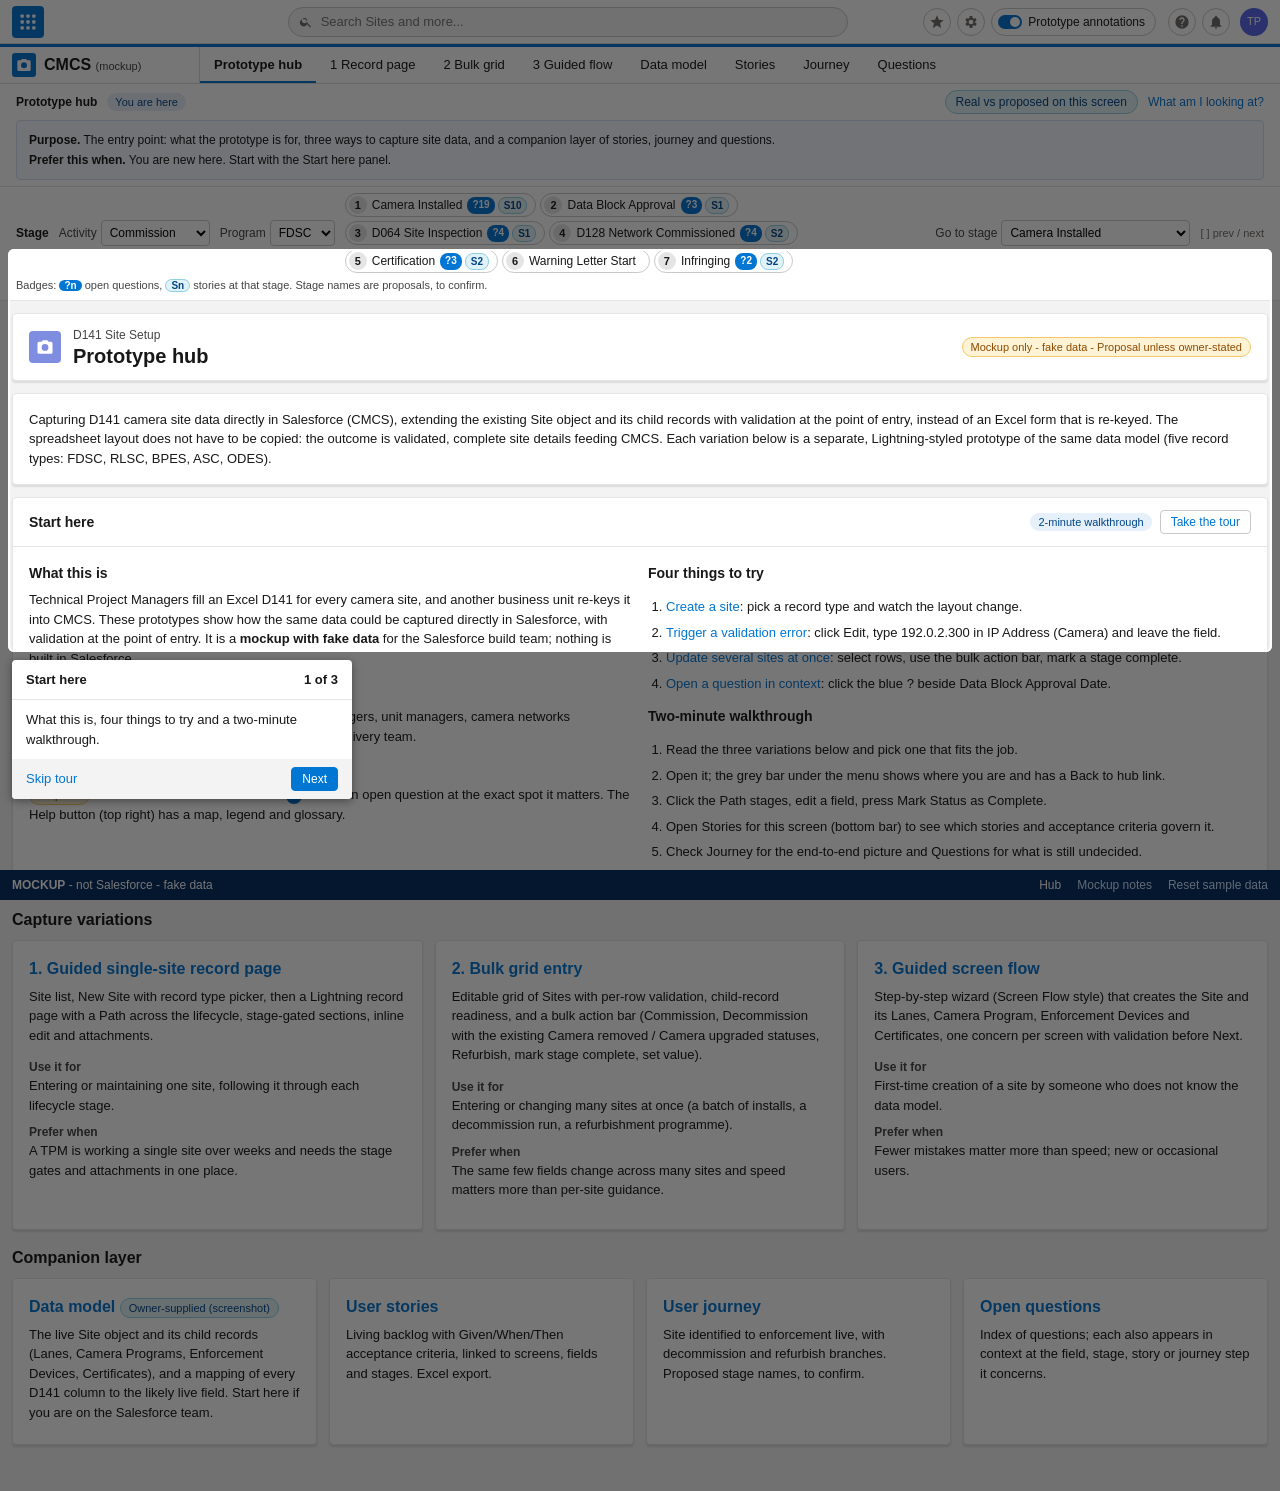
==== commit a9dc179c: "Stage navigator on every screen: stepper with activity and program selectors, counts, go-to-stage, [" ====
--- a/index.html
+++ b/index.html
@@ -44,7 +44,7 @@
     <a class="tile" href="questions/index.html"><h3>Open questions</h3><p>Index of questions; each also appears in context at the field, stage, story or journey step it concerns.</p></a>
   </div>
 </main>
-<script src="shared/data.js"></script><script src="shared/core.js"></script>
+<script src="shared/data.js"></script><script src="shared/core.js"></script><script src="shared/backlog.js"></script><script src="shared/stagenav.js"></script>
 <script>
 document.getElementById('top').innerHTML = Core.chrome({active:'hub',tabs:[{id:'hub',label:'Prototype hub',href:'index.html'},{id:'v1',label:'1 Record page',href:'v1-record-page/index.html'},{id:'v2',label:'2 Bulk grid',href:'v2-bulk-grid/index.html'},{id:'v3',label:'3 Guided flow',href:'v3-guided-flow/index.html'},{id:'model',label:'Data model',href:'model/index.html'},{id:'st',label:'Stories',href:'backlog/index.html'},{id:'jr',label:'Journey',href:'journey/index.html'},{id:'q',label:'Questions',href:'questions/index.html'}]});
 document.getElementById('hubicon').innerHTML = Core.icon('camera','',18);
--- a/shared/sf.css
+++ b/shared/sf.css
@@ -16,7 +16,7 @@
 .search{position:relative;width:min(100%,560px)}
 .search input{width:100%;height:30px;border:1px solid var(--border);border-radius:15px;background:#f3f3f3;padding:0 12px 0 32px;font:inherit}
 .search__ic{position:absolute;left:11px;top:8px;color:#706e6b}
-.gh__right{display:flex;align-items:center;gap:6px;width:200px;justify-content:flex-end}
+.gh__right{display:flex;align-items:center;gap:6px;width:auto;flex:none;justify-content:flex-end}
 .gh__btn{width:28px;height:28px;border:1px solid var(--border);border-radius:50%;background:#fff;color:#706e6b;display:flex;align-items:center;justify-content:center}
 .avatar{width:28px;height:28px;border-radius:50%;background:#5867e8;color:#fff;font-size:11px;display:flex;align-items:center;justify-content:center;margin-left:4px}
 /* nav */
@@ -141,3 +141,35 @@
 .edot{display:inline-block;width:8px;height:8px;border-radius:2px;background:#06a59a;margin-left:5px;vertical-align:middle}
 .hide-prop .edot{display:none}
 .objicon--site{background:#e3447a}
+
+/* prototype annotation layer */
+.annsw{white-space:nowrap;display:inline-flex;align-items:center;gap:6px;height:28px;border:1px solid #c9c9c9;border-radius:15px;background:#fff;color:#181818;font:inherit;font-size:12px;padding:0 10px 0 6px;cursor:pointer;margin-right:6px}
+.annsw__t{width:24px;height:14px;border-radius:7px;background:#706e6b;position:relative;display:inline-block}
+.annsw__t:after{content:"";position:absolute;top:2px;left:2px;width:10px;height:10px;border-radius:50%;background:#fff;transition:left .15s}
+.annsw.is-on .annsw__t{background:#0176d3}.annsw.is-on .annsw__t:after{left:12px}
+.annsw:focus-visible,.rpchip:focus-visible{outline:2px solid #0176d3;outline-offset:2px}
+.rpchip{border:1px solid #8fd0e3;background:#e0f2f7;color:#014486;border-radius:12px;font:inherit;font-size:12px;padding:2px 10px;cursor:pointer}
+.rpcols{display:grid;grid-template-columns:1fr 1fr;gap:12px}.rpcols h3{margin-bottom:4px}.rpcols ul{margin:0 0 0 16px}
+@media(max-width:700px){.rpcols{grid-template-columns:1fr}.annsw{font-size:0;gap:0}.annsw__t{margin:0}}
+/* distinct prototype layer: dashed accent + tint (only when annotations are on) */
+.ann-on .layer,.ann-on .card:has(> .card__head .badge--proposal),.ann-on .dropzone{outline:0}
+.ann-on .card:has(> .card__head .badge--proposal){border-style:dashed;border-color:#dd7a01;background:#fffdf6}
+.ann-off .qb,.ann-off .badge--proposal,.ann-off .badge--screen,.ann-off .badge--open,.ann-off .layer__h,.ann-off [data-ann],.ann-off .sel-note--ann,.ann-off #rpBtn,.ann-off #rpBox,.ann-off #storiesLink{display:none!important}
+.ann-off .layer{border:0;background:transparent;padding:0}
+/* stage navigator */
+.sn{background:#fff;border-bottom:1px solid #e5e5e5;padding:6px 16px;font-size:12px}
+.sn__row{display:flex;align-items:center;gap:10px;flex-wrap:wrap}.sn__t{font-size:12px}
+.sn__f{display:inline-flex;align-items:center;gap:4px;color:#444}.sn__f select{height:26px;border:1px solid #c9c9c9;border-radius:4px;background:#fff;font:inherit;font-size:12px;padding:0 4px}
+.sn__ol{display:flex;list-style:none;margin:0;padding:0;gap:4px;flex-wrap:wrap;flex:1}
+.sn__b{display:inline-flex;align-items:center;gap:5px;border:1px solid #c9c9c9;border-radius:14px;background:#fff;font:inherit;font-size:12px;padding:2px 8px 2px 3px;cursor:pointer;color:#181818}
+.sn__b:focus-visible{outline:2px solid #0176d3;outline-offset:2px}
+.sn__n{display:inline-flex;align-items:center;justify-content:center;min-width:18px;height:18px;border-radius:9px;background:#e5e5e5;font-size:11px;font-weight:700}
+.sn--complete .sn__n{background:#2e844a;color:#fff}.sn--current .sn__n{background:#0176d3;color:#fff}
+.sn--incomplete{color:#444;border-style:dashed}
+.sn__b.is-sel{border-color:#0176d3;box-shadow:inset 0 0 0 1px #0176d3;background:#eef4ff;font-weight:700}
+.sn__c{display:inline-flex;gap:3px}.sn__c i,.sn__site i{font-style:normal;font-size:10px;font-weight:700;border-radius:8px;padding:0 5px;line-height:15px}
+.sn__q{background:#0176d3;color:#fff}.sn__s{background:#e0f2f7;color:#014486;border:1px solid #8fd0e3}.sn__m{background:#fe9339;color:#181818}
+.sn__k{color:#706e6b;font-size:11px}.sn__site{margin-top:4px;color:#444;font-size:11px}
+.ann-off .sn__c,.ann-off .sn__site{display:none}
+@media(max-width:700px){.sn__l{max-width:90px;overflow:hidden;text-overflow:ellipsis;white-space:nowrap}.sn__k{display:none}}
+.ann-off .sfchips{display:none}
